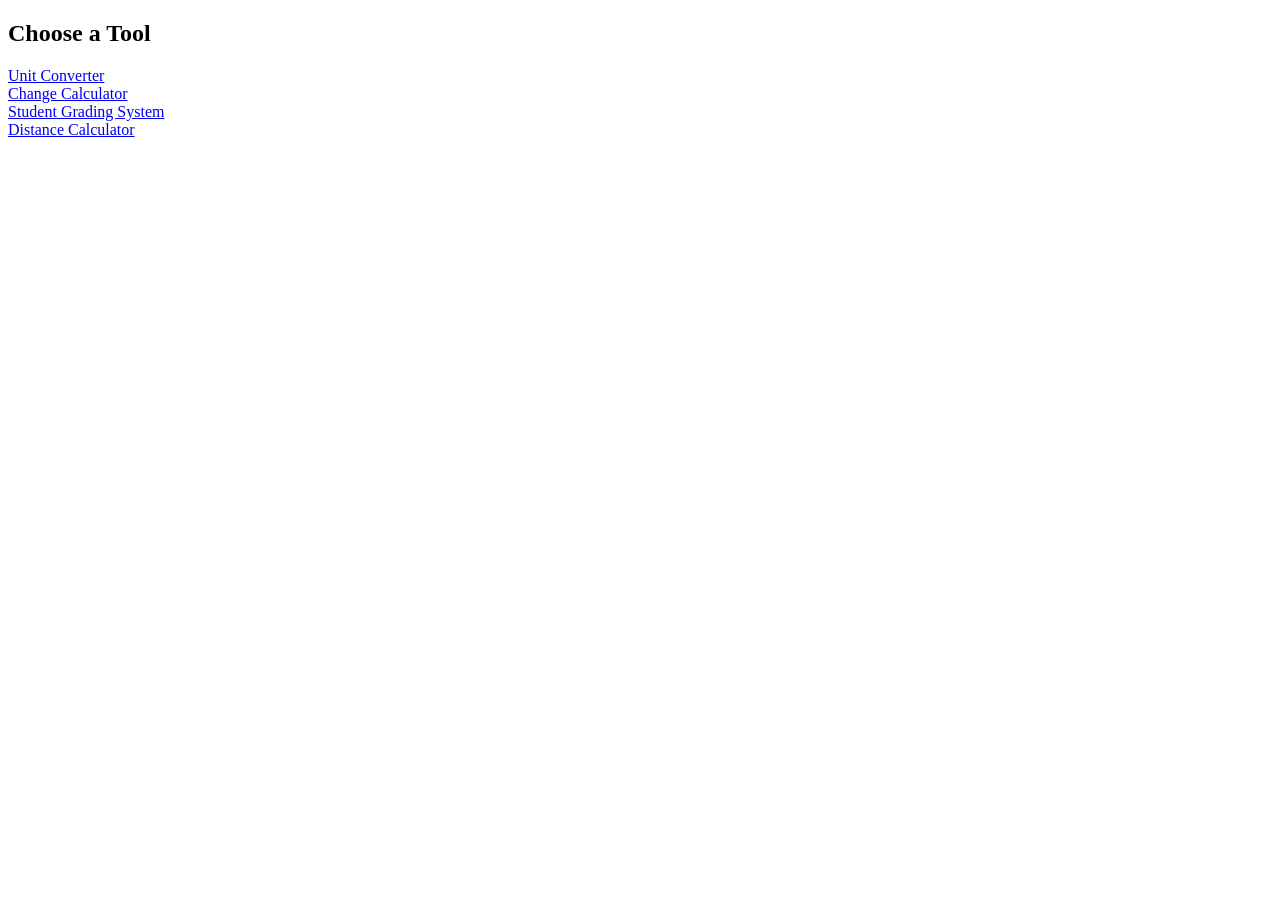
==== index.html @ 31250077 "Add files via upload" ====
<!DOCTYPE html>
<html lang="en">
<head>
  <meta charset="UTF-8">
  <title>Tools Homepage</title>
</head>
<body>
  <h2>Choose a Tool</h2>
  <a href="converter.html">Unit Converter</a><br>
  <a href="change.html">Change Calculator</a><br>
  <a href="grading.html">Student Grading System</a><br>
  <a href="distance.html">Distance Calculator</a>
</body>
</html>
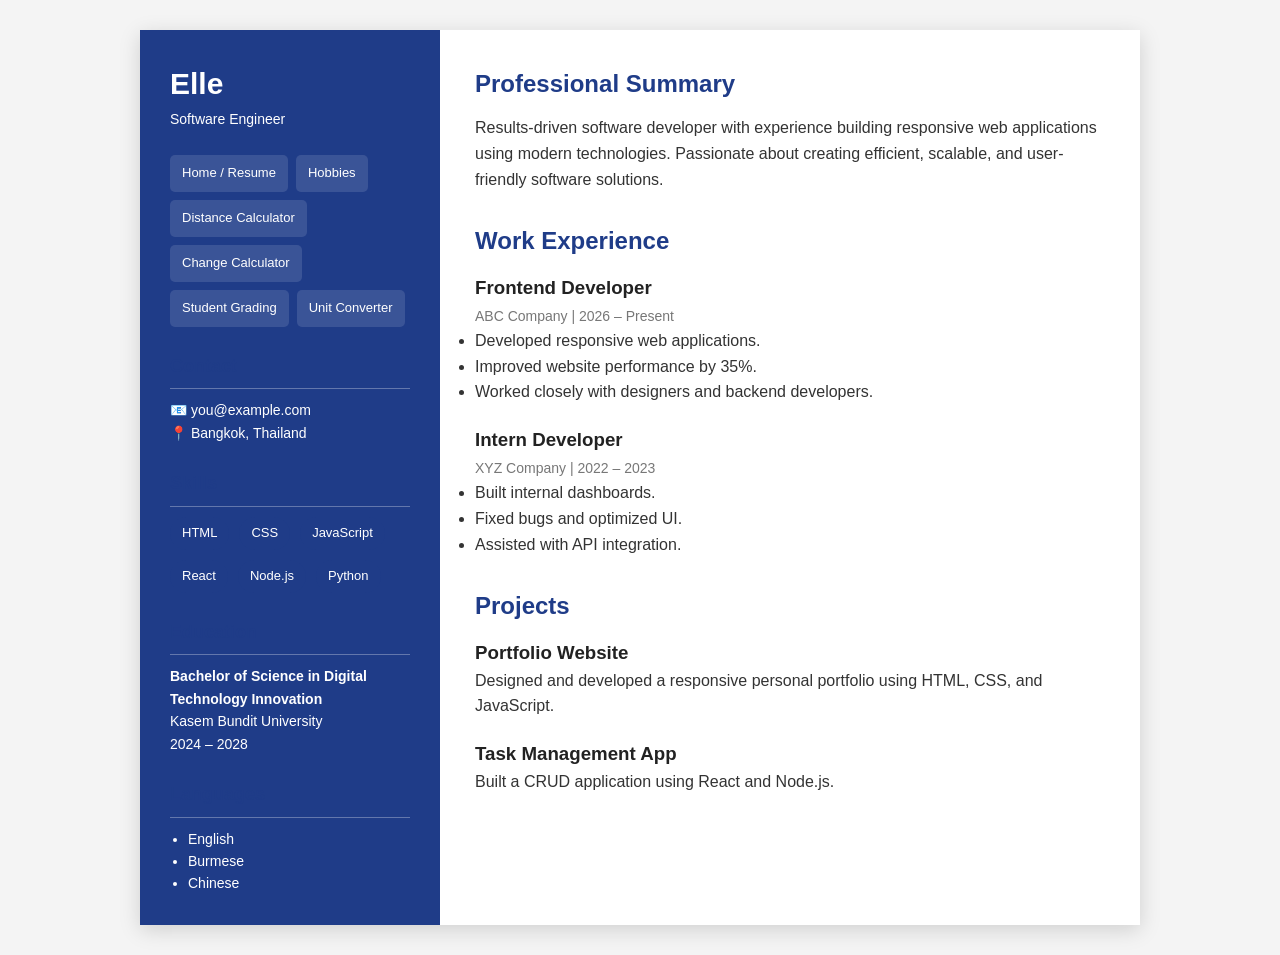
==== commit 1749ed79: "Add files via upload" ====
--- a/index.html
+++ b/index.html
@@ -1,14 +1,261 @@
-<!DOCTYPE html>
-<html lang="en">
-<head>
-  <meta charset="UTF-8">
-  <title>Tools Homepage</title>
-</head>
-<body>
-  <h2>Choose a Tool</h2>
-  <a href="converter.html">Unit Converter</a><br>
-  <a href="change.html">Change Calculator</a><br>
-  <a href="grading.html">Student Grading System</a><br>
-  <a href="distance.html">Distance Calculator</a>
-</body>
-</html>
+<!DOCTYPE html>
+<!-- saved from url=(0047)file:///C:/Users/LAB_Network/Desktop/index.html -->
+<html lang="en"><head><meta http-equiv="Content-Type" content="text/html; charset=UTF-8">
+
+<meta name="viewport" content="width=device-width, initial-scale=1.0">
+<title>Elle - Resume</title>
+
+<style>
+*{
+    margin:0;
+    padding:0;
+    box-sizing:border-box;
+    font-family:Arial, Helvetica, sans-serif;
+}
+
+body{
+    background:#f4f4f4;
+    color:#333;
+    line-height:1.6;
+}
+
+.container{
+    max-width:1000px;
+    margin:30px auto;
+    background:#fff;
+    display:grid;
+    grid-template-columns:300px 1fr;
+    box-shadow:0 5px 20px rgba(0,0,0,.15);
+}
+
+.sidebar{
+    background:#1f3c88;
+    color:white;
+    padding:30px;
+}
+
+.sidebar h1{
+    font-size:30px;
+}
+
+.sidebar h2{
+    margin-top:25px;
+    border-bottom:1px solid rgba(255,255,255,.3);
+    padding-bottom:8px;
+    margin-bottom:10px;
+    font-size:18px;
+}
+
+.sidebar p,
+.sidebar li{
+    font-size:14px;
+}
+
+.sidebar ul{
+    padding-left:18px;
+}
+
+.content{
+    padding:35px;
+}
+
+section{
+    margin-bottom:30px;
+}
+
+h2{
+    color:#1f3c88;
+    margin-bottom:12px;
+}
+
+.job{
+    margin-bottom:20px;
+}
+
+.job h3{
+    color:#222;
+}
+
+.job span{
+    color:#777;
+    font-size:14px;
+}
+
+.skills{
+    display:flex;
+    flex-wrap:wrap;
+    gap:10px;
+}
+
+.skill{
+    background:#1f3c88;
+    color:white;
+    padding:6px 12px;
+    border-radius:20px;
+    font-size:13px;
+}
+
+@media(max-width:768px){
+
+.container{
+grid-template-columns:1fr;
+}
+
+.sidebar{
+text-align:center;
+}
+
+.skills{
+justify-content:center;
+}
+
+}
+
+.site-nav {
+    margin-top: 25px;
+    display: flex;
+    flex-wrap: wrap;
+    gap: 8px;
+}
+.site-nav a {
+    display: inline-block;
+    background: rgba(255,255,255,.12);
+    color: white;
+    padding: 8px 12px;
+    border-radius: 5px;
+    text-decoration: none;
+    font-size: 13px;
+}
+.site-nav a:hover {
+    background: rgba(255,255,255,.25);
+}
+.back-button {
+    display: inline-block;
+    margin-top: 25px;
+    background: #1f3c88;
+    color: white;
+    padding: 10px 18px;
+    border-radius: 5px;
+    text-decoration: none;
+}
+.back-button:hover {
+    opacity: .9;
+}
+
+</style>
+
+</head>
+<body>
+
+<div class="container">
+
+<div class="sidebar">
+
+<h1>Elle</h1>
+<p>Software Engineer</p>
+<nav class="site-nav">
+    <a href="index.html">Home / Resume</a>
+    <a href="hobby.html">Hobbies</a>
+    <a href="distance.html">Distance Calculator</a>
+    <a href="change.html">Change Calculator</a>
+    <a href="grading.html">Student Grading</a>
+    <a href="converter.html">Unit Converter</a>
+</nav>
+
+
+<h2>Contact</h2>
+
+<p>📧 you@example.com</p>
+<p>📍 Bangkok, Thailand</p>
+
+<h2>Skills</h2>
+
+<div class="skills">
+<div class="skill">HTML</div>
+<div class="skill">CSS</div>
+<div class="skill">JavaScript</div>
+<div class="skill">React</div>
+<div class="skill">Node.js</div>
+<div class="skill">Python</div>
+</div>
+
+<h2>Education</h2>
+
+<p><strong>Bachelor of Science in Digital Technology Innovation</strong></p>
+<p>Kasem Bundit University</p>
+<p>2024 – 2028</p>
+
+<h2>Languages</h2>
+<ul>
+<li>English</li>
+<li>Burmese</li>
+<li>Chinese</li>
+</ul>
+
+</div>
+
+<div class="content">
+
+<section>
+
+<h2>Professional Summary</h2>
+
+<p>
+Results-driven software developer with experience building responsive web applications using modern technologies. Passionate about creating efficient, scalable, and user-friendly software solutions.
+</p>
+
+</section>
+
+<section>
+
+<h2>Work Experience</h2>
+
+<div class="job">
+<h3>Frontend Developer</h3>
+<span>ABC Company | 2026 – Present</span>
+
+<ul>
+<li>Developed responsive web applications.</li>
+<li>Improved website performance by 35%.</li>
+<li>Worked closely with designers and backend developers.</li>
+</ul>
+
+</div>
+
+<div class="job">
+
+<h3>Intern Developer</h3>
+<span>XYZ Company | 2022 – 2023</span>
+
+<ul>
+<li>Built internal dashboards.</li>
+<li>Fixed bugs and optimized UI.</li>
+<li>Assisted with API integration.</li>
+</ul>
+
+</div>
+
+</section>
+
+<section>
+
+<h2>Projects</h2>
+
+<div class="job">
+<h3>Portfolio Website</h3>
+<p>Designed and developed a responsive personal portfolio using HTML, CSS, and JavaScript.</p>
+</div>
+
+<div class="job">
+<h3>Task Management App</h3>
+<p>Built a CRUD application using React and Node.js.</p>
+</div>
+
+</section>
+
+</div>
+
+</div>
+
+
+</body></html>
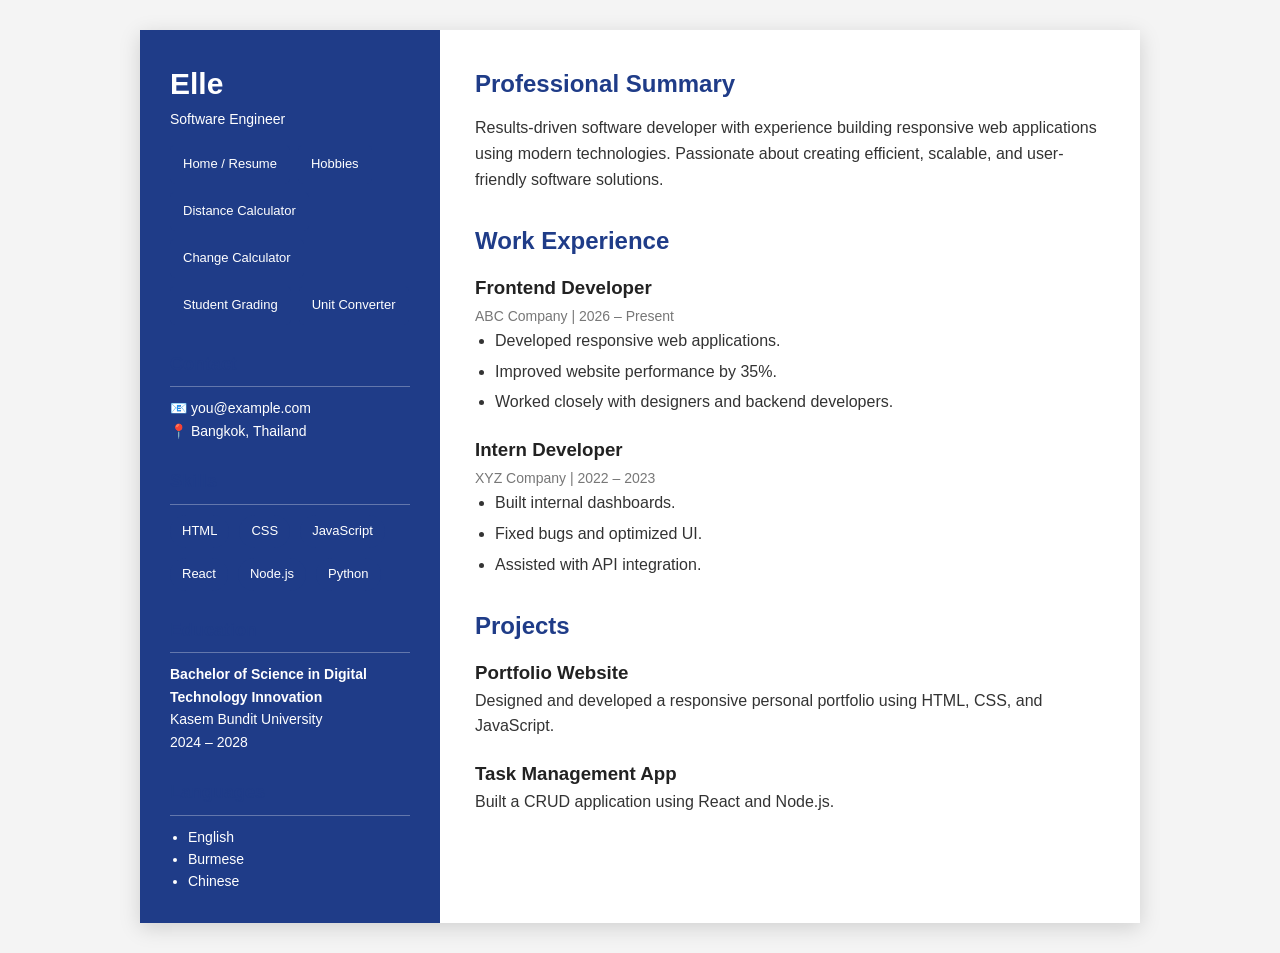
==== commit 68d82e0c: "Add files via upload" ====
--- a/index.html
+++ b/index.html
@@ -5,144 +5,15 @@
 <meta name="viewport" content="width=device-width, initial-scale=1.0">
 <title>Elle - Resume</title>
 
-<style>
-*{
-    margin:0;
-    padding:0;
-    box-sizing:border-box;
-    font-family:Arial, Helvetica, sans-serif;
-}
+  <link rel="stylesheet" href="style.css">
 
-body{
-    background:#f4f4f4;
-    color:#333;
-    line-height:1.6;
-}
-
-.container{
-    max-width:1000px;
-    margin:30px auto;
-    background:#fff;
-    display:grid;
-    grid-template-columns:300px 1fr;
-    box-shadow:0 5px 20px rgba(0,0,0,.15);
-}
-
-.sidebar{
-    background:#1f3c88;
-    color:white;
-    padding:30px;
-}
-
-.sidebar h1{
-    font-size:30px;
-}
-
-.sidebar h2{
-    margin-top:25px;
-    border-bottom:1px solid rgba(255,255,255,.3);
-    padding-bottom:8px;
-    margin-bottom:10px;
-    font-size:18px;
-}
-
-.sidebar p,
-.sidebar li{
-    font-size:14px;
-}
-
-.sidebar ul{
-    padding-left:18px;
-}
-
-.content{
-    padding:35px;
-}
-
-section{
-    margin-bottom:30px;
-}
-
-h2{
-    color:#1f3c88;
-    margin-bottom:12px;
-}
-
-.job{
-    margin-bottom:20px;
-}
-
-.job h3{
-    color:#222;
-}
-
-.job span{
-    color:#777;
-    font-size:14px;
-}
-
-.skills{
-    display:flex;
-    flex-wrap:wrap;
-    gap:10px;
-}
-
-.skill{
-    background:#1f3c88;
-    color:white;
-    padding:6px 12px;
-    border-radius:20px;
-    font-size:13px;
-}
-
-@media(max-width:768px){
-
-.container{
-grid-template-columns:1fr;
-}
-
-.sidebar{
-text-align:center;
-}
-
-.skills{
-justify-content:center;
-}
-
-}
-
-.site-nav {
-    margin-top: 25px;
-    display: flex;
-    flex-wrap: wrap;
-    gap: 8px;
-}
-.site-nav a {
-    display: inline-block;
-    background: rgba(255,255,255,.12);
-    color: white;
-    padding: 8px 12px;
-    border-radius: 5px;
-    text-decoration: none;
-    font-size: 13px;
-}
-.site-nav a:hover {
-    background: rgba(255,255,255,.25);
-}
-.back-button {
-    display: inline-block;
-    margin-top: 25px;
-    background: #1f3c88;
-    color: white;
-    padding: 10px 18px;
-    border-radius: 5px;
-    text-decoration: none;
-}
-.back-button:hover {
-    opacity: .9;
-}
-
-</style>
+<link rel="manifest" href="manifest.json">
+<meta name="theme-color" content="#1f3c88">
+<meta name="mobile-web-app-capable" content="yes">
+<meta name="apple-mobile-web-app-capable" content="yes">
+<meta name="apple-mobile-web-app-status-bar-style" content="default">
+<meta name="apple-mobile-web-app-title" content="Elle Web App">
+<link rel="apple-touch-icon" href="icons/icon-192.png">
 
 </head>
 <body>
@@ -258,4 +129,14 @@
 </div>
 
 
+
+<script>
+if ("serviceWorker" in navigator) {
+    window.addEventListener("load", () => {
+        navigator.serviceWorker.register("./service-worker.js")
+            .catch(error => console.error("Service worker registration failed:", error));
+    });
+}
+</script>
+
 </body></html>
--- a/style.css
+++ b/style.css
@@ -0,0 +1,23 @@
+*{margin:0;padding:0;box-sizing:border-box;font-family:Arial,Helvetica,sans-serif}
+body{background:#f4f4f4;color:#333;line-height:1.6}
+.container{max-width:1000px;margin:30px auto;background:#fff;display:grid;grid-template-columns:300px 1fr;box-shadow:0 5px 20px rgba(0,0,0,.15)}
+.sidebar{background:#1f3c88;color:white;padding:30px}
+.sidebar h1{font-size:30px}
+.sidebar h2{margin-top:25px;border-bottom:1px solid rgba(255,255,255,.3);padding-bottom:8px;margin-bottom:10px;font-size:18px}
+.sidebar p,.sidebar li{font-size:14px}.sidebar ul{padding-left:18px}
+.content{padding:35px}section{margin-bottom:30px}h2{color:#1f3c88;margin-bottom:12px}
+.job{margin-bottom:20px}.job h3{color:#222}.job span{color:#777;font-size:14px}
+.skills{display:flex;flex-wrap:wrap;gap:10px}.skill{background:#1f3c88;color:white;padding:6px 12px;border-radius:20px;font-size:13px}
+.content p{margin-bottom:8px}.content ul{padding-left:20px}.content li{margin-bottom:5px}
+.site-nav{display:flex;flex-wrap:wrap;gap:8px;margin:15px 0}
+.site-nav a,.back-button{display:inline-block;background:#1f3c88;color:white;padding:9px 13px;border-radius:5px;text-decoration:none;font-size:13px}
+.site-nav a:hover,.back-button:hover,button:hover{opacity:.9}
+.back-button{margin-top:20px;font-size:14px}
+.page-section{max-width:1000px;margin:30px auto;background:#fff;padding:35px;box-shadow:0 5px 20px rgba(0,0,0,.15)}
+.page-section h2{color:#1f3c88}
+.page-section input,.page-section select{padding:8px;margin:5px 0}
+button{background:#1f3c88;color:white;border:none;padding:9px 15px;border-radius:5px;cursor:pointer;margin:5px 5px 5px 0}
+#result,#distanceResult,#changeResult,#gradingResult,#converterResult{margin-top:12px;font-weight:bold}
+.validation{margin-top:25px;padding:15px;background:#f4f4f4;border-left:4px solid #1f3c88}
+footer{text-align:center;padding:20px;color:#777}
+@media(max-width:768px){.container{grid-template-columns:1fr;margin:0 auto}.sidebar{text-align:center}.skills{justify-content:center}.page-section{margin:0 auto;padding:25px}}
